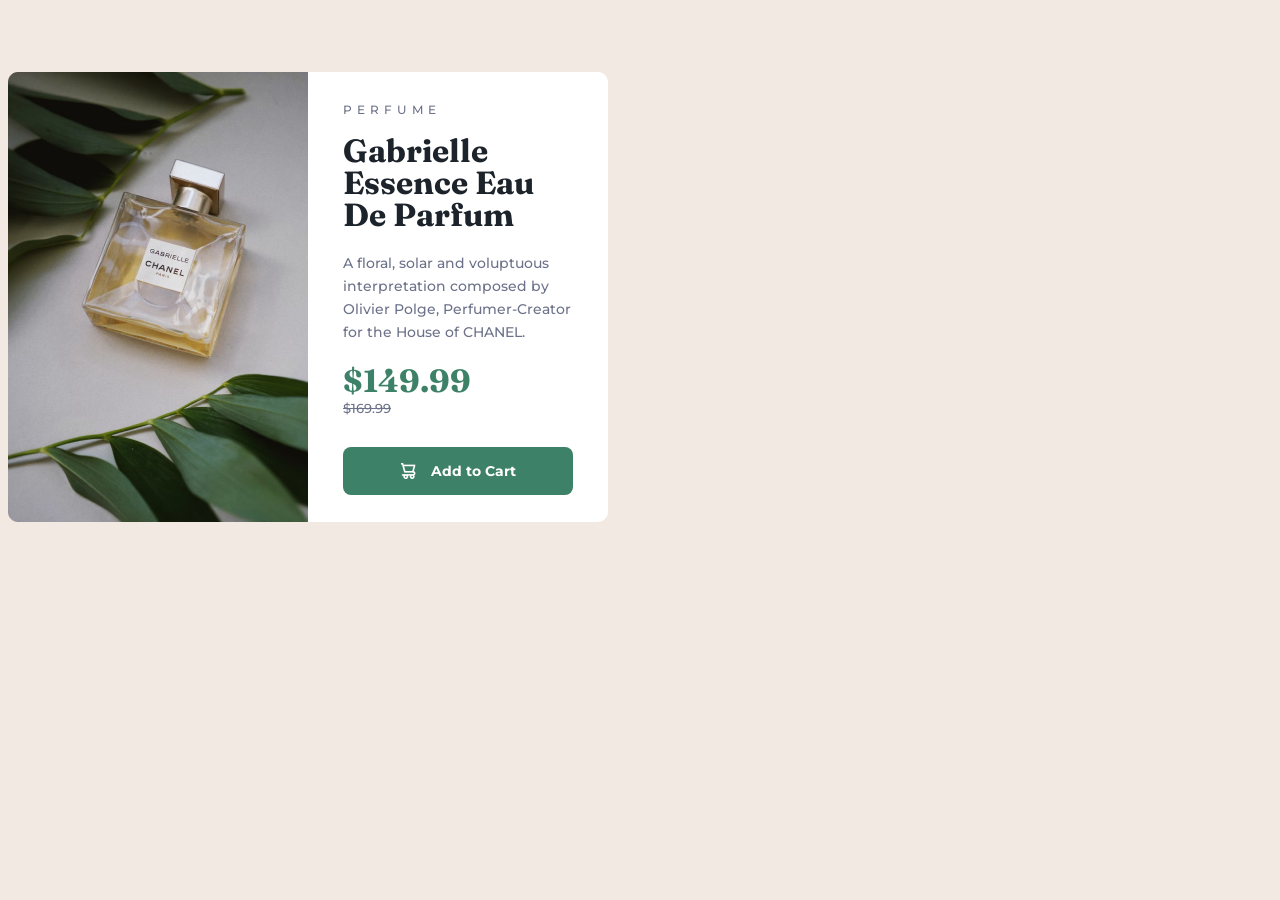
==== product-preview/index.html @ e8a4e63a "push git" ====
<!DOCTYPE html>
<html lang="eng">
  <head>
    <meta charset="UTF-8" />
    <meta name="viewport" content="width=device-width, initial-scale=1.0" />
    <link rel="stylesheet" href="css/style.css" />
    <title>Exercise 2</title>
  </head>

  <body>
    <!-- CONTAINER -->
    <div class="container" >

      <!-- Image Thumb -->
      <div class="image">
        <img src="img/content.png" alt="Parfume Image" />
      </div>
       <div class="image-2"> 
        <img src="img/content2.png" alt="Parfume Image 2" />
      </div>

      <!-- CONTENT -->
      <div class="content">
        <!-- Category -->
        <div class="category">
          <p>PERFUME</p>
        </div>

        <!-- Title -->
        <div class="title">
          <p style="margin: 0px;">Gabrielle Essence Eau De Parfum</p>
        </div>

        <!-- Desc -->
        <div class="desc">
          <p>
            A floral, solar and voluptuous interpretation composed by Olivier
            Polge, Perfumer-Creator for the House of CHANEL.
          </p>
        </div>

        <!-- Price -->
        <div class="price">
          <div class="price-aft">$149.99</div>
          <div class="price-bef">$169.99</div>
        </div>

        <!-- Cart -->
        <div class="cart">
          <img src="img/chart.png" alt="Chart" > 
          <div class="cart-text">Add to Cart</div>
        </div>

    </div>
  </body>
</html>
---- product-preview/css/style.css ----
@import url("https://fonts.googleapis.com/css2?family=Montserrat:wght@500;700&display=swap");
@import url("https://fonts.googleapis.com/css2?family=Figtree:ital,wght@0,300..900;1,300..900&family=Fraunces:ital,opsz,wght@0,9..144,100..900;1,9..144,100..900&family=Montserrat:ital,wght@0,100..900;1,100..900&display=swap");

/* BODY */
body {
  background-color: #f2eae2;
  justify-items: center;
  padding-top: 5%;
}
/* ========================================================================== */
/* CONTAINER */
/* ========================================================================== */
.container {
  background-color: #ffffff;
  width: 343px;
  height: 611px;
  border-radius: 10px;
}

.image {
  background-color: #ffffff;
  width: 343px;
  height: 240px;
  border-radius: 10px;
}

/* CONTENT */
.content {
  padding-top: 15px;
  padding-bottom: 10px;
  padding-left: 25px;
  padding-right: 25px;
  border-radius: 10px;
}

/* CATEGORY */
.category {
  color: #6c7289;
  font-family: Montserrat;
  font-weight: 500;
  font-size: 12px;
  line-height: 100%;
  letter-spacing: 5px;
}

/* TITLE */
.title {
  color: #1c232b;
  font-family: Fraunces;
  font-weight: 700;
  font-size: 32px;
  line-height: 32px;
  letter-spacing: 0px;
}

.desc {
  color: #6c7289;
  font-family: Montserrat;
  font-weight: 500;
  font-size: 14px;
  line-height: 23px;
  letter-spacing: 0px;
}

/* PRICE */ */
.price {
  display: flex;
  justify-content: flex-start;
  flex-wrap: nowrap;
  flex-direction: row;
  align-items: center;
  padding-top: 10px;
  padding-bottom: 20px;
}

.price-bef{
  color: #6c7289;
  font-family: Montserrat;
  font-weight: 500;
  font-size: 13px;
  line-height: 23px;
  letter-spacing: 0px;
  text-decoration: line-through;
}

.price-aft {
  color: #3d8168;
  font-family: Fraunces;
  font-weight: 700;
  font-size: 32px;
  line-height: 32px;
  letter-spacing: 0px;
  padding-right: 20px;
}

/* CART */
.cart {
  background-color: #3d8168;
  width: 295px;
  height: 48px;
  border-radius: 8px;
  display: flex;
  justify-content: center;
  flex-wrap: wrap;
  flex-direction: row;
  align-items: center;
  align-content: center;
}

.cart-text {
  color: #ffffff;
  font-family: Montserrat;
  font-weight: 700;
  font-size: 14px;
  line-height: 100%;
  letter-spacing: 0px;
  padding-left: 15px;
}

/* ========================================================================== */
/* RESPONSIVE DISPLAY */
/* ========================================================================== */
/* phones, 600px and down */
@media only screen and (max-width: 600px) {
  .image-2 {
    display: none;
  }
}

/* portrait tablets and large phones, 600px and up */
@media only screen and (min-width: 600px) {
  .image-2 {
    display: none;
  }
}

/* landscape tablets, 768px and up */
@media only screen and (min-width: 768px) {
  .container {
    display: flex;
    width: 600px;
    height: 450px;
    justify-content: center;
    align-items: stretch;
    justify-items: stretch;
    flex-direction: row;
  }
  .content {
    border-radius: 10px;
    width: 235px;
    padding-left: 35px;
    padding-right: 35px;
    padding-top: 20px;
    padding-bottom: 20px;
  }
  .cart{
    width: 100%;
  }
  .price{
    padding-top: 0;
    padding-bottom: 20px;
  }
  .image {
    display: none;
  }
  .image-2 {
    display: grid;
  }
  .content{
    display: grid;
  }
}

/* laptops/desktops, 992px and up */
@media only screen and (min-width: 992px) {
  .container {
    display: flex;
    width: 600px;
    height: 450px;
    justify-content: center;
    align-items: stretch;
    justify-items: stretch;
    flex-direction: row;
  }
  .content {
    border-radius: 10px;
    width: 235px;
    padding-left: 35px;
    padding-right: 35px;
    padding-top: 20px;
    padding-bottom: 20px;
  }
  .cart{
    width: 100%;
  }
  .price{
    padding-top: 0;
    padding-bottom: 20px;
  }
  .image {
    display: none;
  }
  .image-2 {
    display: grid;
  }
  .content{
    display: grid;
  }
}

/* large laptops and desktops, 1200px and up */
@media only screen and (min-width: 1200px) {
  .container {
    display: flex;
    width: 600px;
    height: 450px;
    justify-content: center;
    align-items: stretch;
    justify-items: stretch;
    flex-direction: row;
  }
  .content {
    border-radius: 10px;
    width: 235px;
    padding-left: 35px;
    padding-right: 35px;
    padding-top: 20px;
    padding-bottom: 20px;
  }
  .cart{
    width: 100%;
  }
  .price{
    padding-top: 0;
    padding-bottom: 20px;
  }
  .image {
    display: none;
  }
  .image-2 {
    display: grid;
  }
  .content{
    display: grid;
  }
}
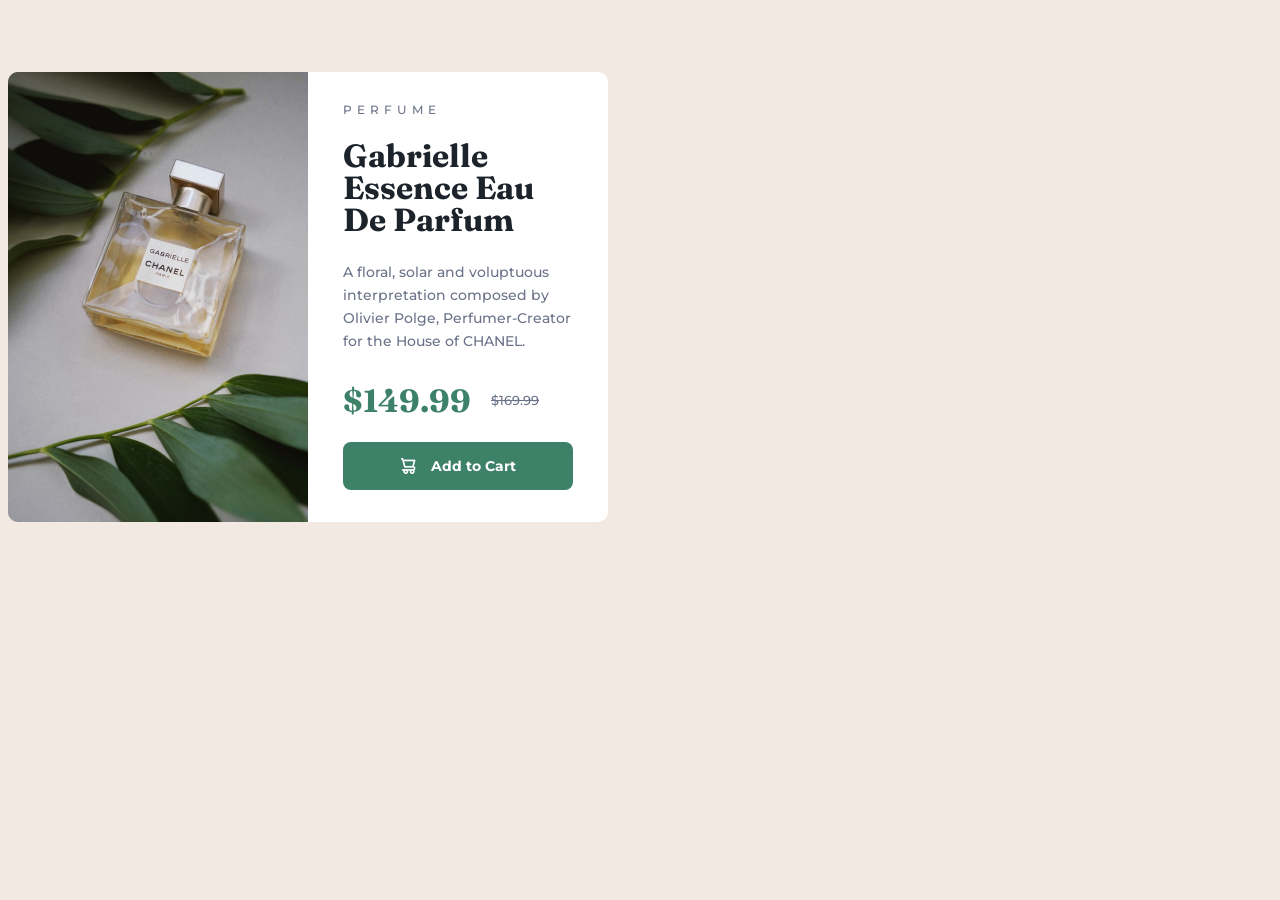
==== commit eb21c9d7: "update" ====
--- a/product-preview/index.html
+++ b/product-preview/index.html
@@ -4,7 +4,7 @@
     <meta charset="UTF-8" />
     <meta name="viewport" content="width=device-width, initial-scale=1.0" />
     <link rel="stylesheet" href="css/style.css" />
-    <title>Exercise 2</title>
+    <title>Exercise: PRODUCT PREVIEW</title>
   </head>
 
   <body>
--- a/product-preview/css/style.css
+++ b/product-preview/css/style.css
@@ -125,12 +125,30 @@
   .image-2 {
     display: none;
   }
+  .price {
+    display: flex;
+    justify-content: flex-start;
+    flex-wrap: nowrap;
+    flex-direction: row;
+    align-items: center;
+    padding-top: 10px;
+    padding-bottom: 20px;
+  }
 }
 
 /* portrait tablets and large phones, 600px and up */
 @media only screen and (min-width: 600px) {
   .image-2 {
     display: none;
+  }
+  .price {
+    display: flex;
+    justify-content: flex-start;
+    flex-wrap: nowrap;
+    flex-direction: row;
+    align-items: center;
+    padding-top: 10px;
+    padding-bottom: 20px;
   }
 }
 
@@ -156,10 +174,7 @@
   .cart{
     width: 100%;
   }
-  .price{
-    padding-top: 0;
-    padding-bottom: 20px;
-  }
+
   .image {
     display: none;
   }
@@ -193,9 +208,14 @@
   .cart{
     width: 100%;
   }
-  .price{
+  .price {
     padding-top: 0;
     padding-bottom: 20px;
+    display: flex;
+    justify-content: flex-start;
+    flex-wrap: nowrap;
+    flex-direction: row;
+    align-items: center;
   }
   .image {
     display: none;
@@ -233,6 +253,11 @@
   .price{
     padding-top: 0;
     padding-bottom: 20px;
+    display: flex;
+    justify-content: flex-start;
+    flex-wrap: nowrap;
+    flex-direction: row;
+    align-items: center;
   }
   .image {
     display: none;
